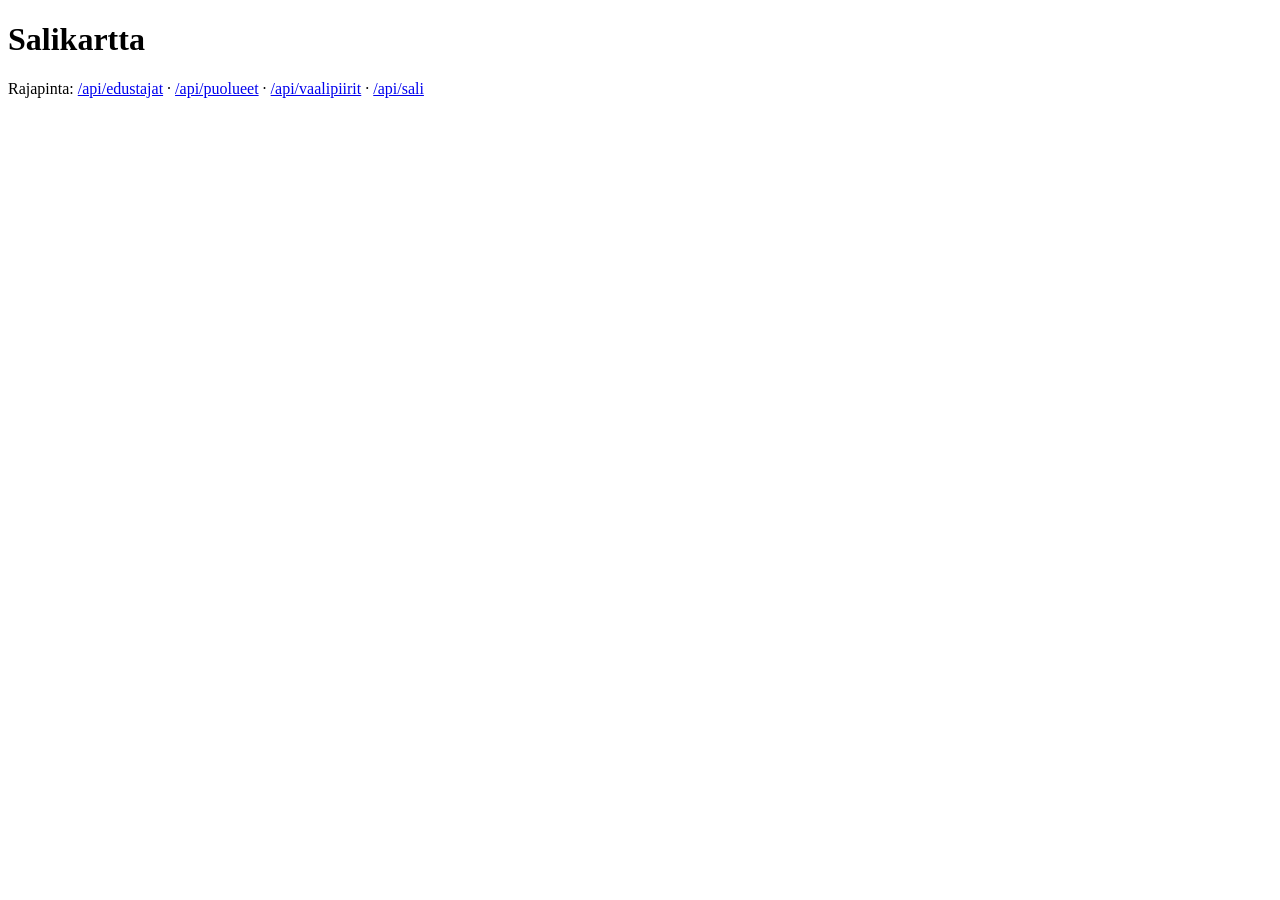
==== static/index.html @ 03d5a201 "Flask server and REST API for MP data (sprint 2, steps 1-3) - app.py: loads mps.json, serves static/" ====
<!doctype html>
<html lang="fi">
<head>
<meta charset="utf-8">
<meta name="viewport" content="width=device-width, initial-scale=1">
<title>Salikartta</title>
</head>
<body>
  <!-- Vaihe 4 (sivun runko ja tyyli) tulee tähän. -->
  <h1>Salikartta</h1>
  <p>Rajapinta: <a href="/api/edustajat">/api/edustajat</a> ·
     <a href="/api/puolueet">/api/puolueet</a> ·
     <a href="/api/vaalipiirit">/api/vaalipiirit</a> ·
     <a href="/api/sali">/api/sali</a></p>
</body>
</html>
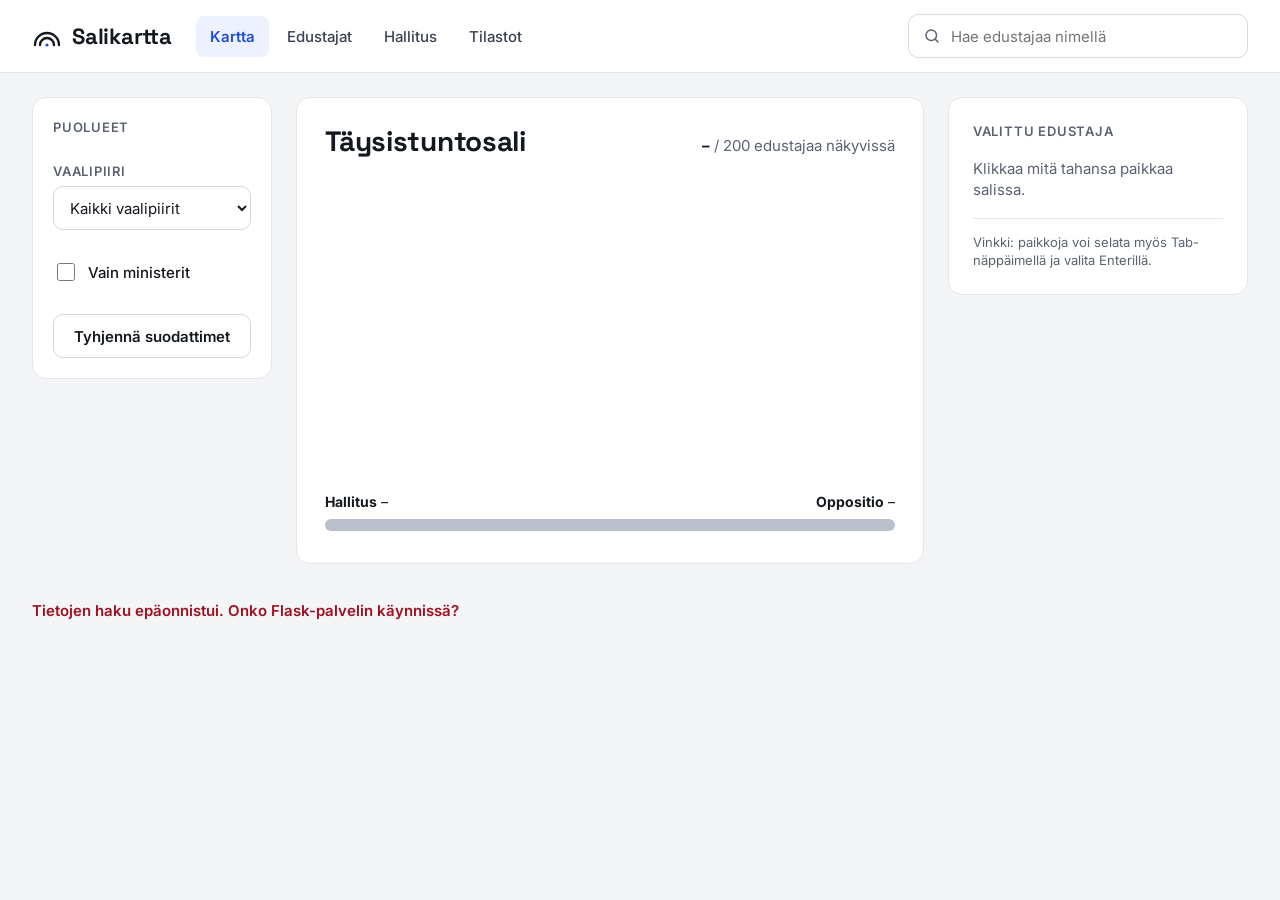
==== commit fc68d696: "Sali page: layout, seat map and seat buttons (sprint 2, steps 4-6) - index.html + css/style.css: hea" ====
--- a/static/index.html
+++ b/static/index.html
@@ -4,13 +4,108 @@
 <meta charset="utf-8">
 <meta name="viewport" content="width=device-width, initial-scale=1">
 <title>Salikartta</title>
+<link rel="preconnect" href="https://fonts.googleapis.com">
+<link rel="preconnect" href="https://fonts.gstatic.com" crossorigin>
+<link rel="stylesheet" href="https://fonts.googleapis.com/css2?family=Inter:wght@400;500;600;700&family=Space+Grotesk:wght@500;700&display=swap">
+<link rel="stylesheet" href="css/style.css">
+<script type="module" src="js/salikartta.js"></script>
 </head>
 <body>
-  <!-- Vaihe 4 (sivun runko ja tyyli) tulee tähän. -->
-  <h1>Salikartta</h1>
-  <p>Rajapinta: <a href="/api/edustajat">/api/edustajat</a> ·
-     <a href="/api/puolueet">/api/puolueet</a> ·
-     <a href="/api/vaalipiirit">/api/vaalipiirit</a> ·
-     <a href="/api/sali">/api/sali</a></p>
+  <header class="ylapalkki">
+    <a class="logo" href="/">
+      <svg aria-hidden="true" width="30" height="30" viewBox="0 0 30 30" fill="none" stroke="currentColor" stroke-width="2.4" stroke-linecap="round"><path d="M3 24a12 12 0 0 1 24 0"/><path d="M8 24a7 7 0 0 1 14 0"/><circle cx="15" cy="24" r="1.6" fill="var(--accent)" stroke="none"/></svg>
+      <span>Salikartta</span>
+    </a>
+    <nav aria-label="Päävalikko" class="paavalikko">
+      <a href="/" aria-current="page">Kartta</a>
+      <a href="#">Edustajat</a>
+      <a href="#">Hallitus</a>
+      <a href="#">Tilastot</a>
+    </nav>
+    <div class="haku">
+      <svg aria-hidden="true" width="18" height="18" viewBox="0 0 24 24" fill="none" stroke="currentColor" stroke-width="2" stroke-linecap="round"><circle cx="11" cy="11" r="7"/><path d="m20 20-3.5-3.5"/></svg>
+      <label for="haku" class="sr">Hae edustajaa</label>
+      <input id="haku" type="search" placeholder="Hae edustajaa nimellä" autocomplete="off">
+    </div>
+  </header>
+
+  <main class="asettelu">
+    <!-- Suodattimet: rakenne valmis, toiminnallisuus vaiheessa 7 (yhdessä Kassun sort-työkalun kanssa) -->
+    <aside class="kortti suodattimet" aria-label="Suodattimet">
+      <div class="ryhma">
+        <h2 class="otsake">Puolueet</h2>
+        <div id="puoluelista" class="puoluelista"></div>
+      </div>
+      <div class="ryhma">
+        <label for="vaalipiiri" class="otsake">Vaalipiiri</label>
+        <select id="vaalipiiri">
+          <option value="">Kaikki vaalipiirit</option>
+        </select>
+      </div>
+      <label class="valinta">
+        <input id="vainMinisterit" type="checkbox">
+        <span>Vain ministerit</span>
+      </label>
+      <button id="tyhjenna" type="button" class="nappi toissijainen">Tyhjennä suodattimet</button>
+    </aside>
+
+    <section class="kortti sali" aria-labelledby="sali-otsikko">
+      <div class="sali-yla">
+        <h1 id="sali-otsikko">Täysistuntosali</h1>
+        <p class="hiljainen"><strong id="nakyvissa">–</strong> / <span id="yhteensa">200</span> edustajaa näkyvissä</p>
+      </div>
+
+      <div id="salikartta" class="salikartta" role="group" aria-label="Istumapaikat">
+        <!-- salikartta.js piirtää paikkanapit tähän -->
+      </div>
+
+      <div class="voimasuhteet">
+        <div class="voimasuhteet-luvut">
+          <span><strong>Hallitus</strong> <span id="hallitusLkm">–</span></span>
+          <span><strong>Oppositio</strong> <span id="oppositioLkm">–</span></span>
+        </div>
+        <div class="palkki" aria-hidden="true"><div id="hallitusPalkki" class="palkki-hallitus"></div></div>
+        <p id="hallitusTeksti" class="pieni hiljainen"></p>
+      </div>
+    </section>
+
+    <aside class="kortti paneeli" aria-labelledby="valittu-otsake" aria-live="polite">
+      <p id="valittu-otsake" class="otsake">Valittu edustaja</p>
+      <div id="paneeliTyhja" class="hiljainen">Klikkaa mitä tahansa paikkaa salissa.</div>
+      <div id="paneeliSisalto" hidden>
+        <div class="henkilo">
+          <div id="pKuva" class="nimikirjaimet" aria-hidden="true"></div>
+          <div class="henkilo-teksti">
+            <h2 id="pNimi"></h2>
+            <span id="pPuolue" class="toissijainen-teksti"></span>
+          </div>
+        </div>
+        <span id="pMinisteri" class="merkki" hidden>
+          <svg aria-hidden="true" width="14" height="14" viewBox="0 0 24 24" fill="none" stroke="currentColor" stroke-width="2.2" stroke-linecap="round" stroke-linejoin="round"><path d="M12 3l2.6 5.6 6 .7-4.5 4.1 1.2 6L12 16.4 6.7 19.4l1.2-6L3.4 9.3l6-.7z"/></svg>
+          <span id="pMinisteriTeksti">Ministeri</span>
+        </span>
+        <dl class="tiedot">
+          <div><dt>Vaalipiiri</dt><dd id="pVaalipiiri"></dd></div>
+          <div><dt>Paikka</dt><dd id="pPaikka"></dd></div>
+          <div><dt>Syntymävuosi</dt><dd id="pVuosi"></dd></div>
+          <div><dt>Ikä</dt><dd id="pIka"></dd></div>
+        </dl>
+        <div class="toiminnot">
+          <a id="pProfiili" href="#" class="nappi ensisijainen">Avaa profiili</a>
+          <div class="toiminnot-rivi">
+            <!-- Vertailu = ID 10, sprintti 3 -->
+            <button type="button" class="nappi toissijainen" disabled title="Tulossa sprintissä 3">Vertaa</button>
+            <a id="pTwitter" class="nappi toissijainen" href="#" target="_blank" rel="noopener" hidden>
+              <svg aria-hidden="true" width="14" height="14" viewBox="0 0 24 24" fill="none" stroke="currentColor" stroke-width="2.4" stroke-linecap="round"><path d="M4 4l16 16M20 4L4 20"/></svg>
+              X-tili
+            </a>
+          </div>
+        </div>
+      </div>
+      <p class="pieni hiljainen vinkki">Vinkki: paikkoja voi selata myös Tab-näppäimellä ja valita Enterillä.</p>
+    </aside>
+  </main>
+
+  <p id="virhe" class="virhe" role="alert" hidden></p>
 </body>
 </html>
--- a/static/css/style.css
+++ b/static/css/style.css
@@ -0,0 +1,277 @@
+/* Salikartta – tyyli (värit ja fontit mallista) */
+:root {
+  --bg: #F4F5F7;
+  --surface: #FFFFFF;
+  --border: #E3E6EB;
+  --input-border: #D5D9E0;
+  --ink: #14181F;
+  --ink-2: #3B4250;
+  --muted: #5B6372;
+  --accent: #1D4ED8;
+  --accent-hover: #1E3A8A;
+  --accent-soft: #EEF2FF;
+  --opposition: #B9C0CC;
+  --radius-card: 14px;
+  --radius-ctrl: 10px;
+}
+
+* { box-sizing: border-box; }
+
+body {
+  margin: 0;
+  min-height: 100vh;
+  background: var(--bg);
+  color: var(--ink);
+  font-family: Inter, system-ui, sans-serif;
+  font-size: 15px;
+  line-height: 1.4;
+}
+
+a { color: var(--accent); }
+a:hover { color: var(--accent-hover); }
+
+h1, h2 { margin: 0; }
+h1, .logo span { font-family: 'Space Grotesk', sans-serif; font-weight: 700; letter-spacing: -0.01em; }
+
+.sr { position: absolute; width: 1px; height: 1px; overflow: hidden; clip: rect(0 0 0 0); white-space: nowrap; }
+.hiljainen { color: var(--muted); }
+.pieni { font-size: 13px; }
+.toissijainen-teksti { color: var(--ink-2); font-size: 14px; }
+
+.otsake {
+  margin: 0;
+  font-size: 13px;
+  font-weight: 600;
+  color: var(--muted);
+  text-transform: uppercase;
+  letter-spacing: 0.06em;
+}
+
+/* ---------- Yläpalkki ---------- */
+.ylapalkki {
+  display: flex;
+  flex-wrap: wrap;
+  align-items: center;
+  gap: 12px 24px;
+  padding: 14px 32px;
+  background: var(--surface);
+  border-bottom: 1px solid var(--border);
+}
+.logo { display: flex; align-items: center; gap: 10px; color: var(--ink); text-decoration: none; }
+.logo:hover { color: var(--ink); }
+.logo span { font-size: 22px; }
+
+.paavalikko { display: flex; flex-wrap: wrap; gap: 4px; }
+.paavalikko a {
+  padding: 10px 14px;
+  border-radius: 8px;
+  color: var(--ink-2);
+  font-weight: 500;
+  text-decoration: none;
+}
+.paavalikko a:hover { background: var(--bg); color: var(--ink); }
+.paavalikko a[aria-current="page"] { background: var(--accent-soft); color: var(--accent); font-weight: 600; }
+
+.haku {
+  margin-left: auto;
+  display: flex;
+  align-items: center;
+  gap: 8px;
+  flex: 0 1 340px;
+  min-width: 220px;
+  height: 44px;
+  padding: 0 14px;
+  border: 1px solid var(--input-border);
+  border-radius: var(--radius-ctrl);
+  background: var(--surface);
+  color: var(--muted);
+}
+.haku:focus-within { outline: 2px solid var(--accent); outline-offset: 1px; }
+.haku input { flex: 1; min-width: 0; border: 0; outline: none; font: inherit; color: var(--ink); background: transparent; }
+
+/* ---------- Asettelu ---------- */
+.asettelu {
+  display: flex;
+  flex-wrap: wrap;
+  align-items: flex-start;
+  gap: 24px;
+  max-width: 1440px;
+  margin: 0 auto;
+  padding: 24px 32px;
+}
+.kortti {
+  background: var(--surface);
+  border: 1px solid var(--border);
+  border-radius: var(--radius-card);
+  max-width: 100%;
+}
+
+/* ---------- Suodattimet ---------- */
+.suodattimet { flex: 1 1 240px; padding: 20px; display: flex; flex-direction: column; gap: 20px; }
+.ryhma { display: flex; flex-direction: column; gap: 6px; }
+.puoluelista { display: flex; flex-direction: column; gap: 2px; }
+.puolue {
+  display: flex;
+  align-items: center;
+  gap: 10px;
+  min-height: 40px;
+  padding: 6px 10px;
+  border: 0;
+  border-radius: 8px;
+  background: transparent;
+  font: inherit;
+  color: var(--ink);
+  text-align: left;
+  cursor: pointer;
+}
+.puolue:hover { background: var(--bg); }
+.puolue[aria-pressed="true"] { background: var(--accent-soft); }
+.puolue .pallo { width: 12px; height: 12px; border-radius: 50%; flex: none; }
+.puolue .lyhenne { font-weight: 600; width: 44px; }
+.puolue .nimi { flex: 1; color: var(--muted); font-size: 13px; white-space: nowrap; overflow: hidden; text-overflow: ellipsis; }
+.puolue .lkm { font-variant-numeric: tabular-nums; font-weight: 600; }
+
+select {
+  height: 44px;
+  padding: 0 12px;
+  border: 1px solid var(--input-border);
+  border-radius: var(--radius-ctrl);
+  font: inherit;
+  color: var(--ink);
+  background: var(--surface);
+}
+.valinta { display: flex; align-items: center; gap: 10px; min-height: 44px; cursor: pointer; font-weight: 500; }
+.valinta input { width: 18px; height: 18px; accent-color: var(--accent); }
+
+/* ---------- Napit ---------- */
+.nappi {
+  display: flex;
+  align-items: center;
+  justify-content: center;
+  gap: 8px;
+  height: 44px;
+  padding: 0 16px;
+  border-radius: var(--radius-ctrl);
+  font: inherit;
+  font-weight: 600;
+  text-decoration: none;
+  cursor: pointer;
+}
+.nappi.ensisijainen { border: 0; background: var(--accent); color: #FFFFFF; }
+.nappi.ensisijainen:hover { background: var(--accent-hover); color: #FFFFFF; }
+.nappi.toissijainen { border: 1px solid var(--input-border); background: var(--surface); color: var(--ink); }
+.nappi.toissijainen:hover { background: var(--bg); color: var(--ink); }
+.nappi:disabled { opacity: 0.5; cursor: not-allowed; }
+.nappi[hidden] { display: none; }
+:is(.nappi, .puolue, select):focus-visible { outline: 2px solid var(--accent); outline-offset: 2px; }
+
+/* ---------- Sali ---------- */
+.sali { flex: 999 1 560px; min-width: 0; padding: 24px 28px; display: flex; flex-direction: column; gap: 20px; }
+.sali-yla { display: flex; flex-wrap: wrap; align-items: baseline; justify-content: space-between; gap: 8px; }
+.sali-yla h1 { font-size: 28px; }
+.sali-yla p { margin: 0; }
+.sali-yla strong { color: var(--ink); }
+
+.salikartta { position: relative; width: 100%; aspect-ratio: 2 / 1.02; }
+
+.paikka {
+  position: absolute;
+  width: 2.3%;
+  aspect-ratio: 1;
+  padding: 0;
+  border: 0;
+  border-radius: 50%;
+  transform: translate(-50%, -50%);
+  cursor: pointer;
+  transition: opacity 0.15s, transform 0.15s;
+}
+.paikka:hover { transform: translate(-50%, -50%) scale(1.25); z-index: 1; }
+.paikka:focus-visible { outline: 2px solid var(--ink); outline-offset: 2px; z-index: 2; }
+.paikka.himmea { opacity: 0.15; }
+.paikka[aria-pressed="true"] { box-shadow: 0 0 0 3px #FFFFFF, 0 0 0 5px var(--ink); z-index: 2; }
+
+.puhemies {
+  position: absolute;
+  left: 50%;
+  bottom: 0;
+  transform: translateX(-50%);
+  display: flex;
+  flex-direction: column;
+  align-items: center;
+  gap: 6px;
+  padding: 4px 8px;
+  border: 0;
+  border-radius: 6px;
+  background: transparent;
+  font: inherit;
+  cursor: pointer;
+}
+.puhemies .koroke { display: block; width: 96px; height: 14px; border-radius: 4px; background: var(--ink); }
+.puhemies .teksti { font-size: 12px; color: var(--muted); font-weight: 500; }
+.puhemies:hover .koroke { background: var(--ink-2); }
+.puhemies:focus-visible { outline: 2px solid var(--ink); outline-offset: 2px; }
+.puhemies[aria-pressed="true"] .koroke { box-shadow: 0 0 0 3px #FFFFFF, 0 0 0 5px var(--ink); }
+
+.voimasuhteet { display: flex; flex-direction: column; gap: 8px; }
+.voimasuhteet-luvut { display: flex; justify-content: space-between; font-size: 14px; }
+.palkki { display: flex; height: 12px; border-radius: 6px; overflow: hidden; background: var(--opposition); }
+.palkki-hallitus { width: 0; background: var(--ink); transition: width 0.3s; }
+.voimasuhteet p { margin: 0; }
+
+/* ---------- Valittu edustaja ---------- */
+.paneeli { flex: 1 1 300px; padding: 24px; display: flex; flex-direction: column; gap: 18px; }
+#paneeliSisalto { display: flex; flex-direction: column; gap: 18px; }
+#paneeliSisalto[hidden] { display: none; }
+.henkilo { display: flex; align-items: center; gap: 14px; }
+.henkilo-teksti { display: flex; flex-direction: column; gap: 4px; min-width: 0; }
+.henkilo-teksti h2 { font-size: 20px; font-weight: 700; }
+.nimikirjaimet {
+  width: 64px;
+  height: 64px;
+  flex: none;
+  display: flex;
+  align-items: center;
+  justify-content: center;
+  border-radius: 50%;
+  font-family: 'Space Grotesk', sans-serif;
+  font-weight: 700;
+  font-size: 22px;
+}
+.merkki {
+  align-self: flex-start;
+  display: inline-flex;
+  align-items: center;
+  gap: 6px;
+  padding: 5px 10px;
+  border-radius: 999px;
+  background: var(--ink);
+  color: #FFFFFF;
+  font-size: 13px;
+  font-weight: 600;
+}
+.merkki[hidden] { display: none; }
+.tiedot { margin: 0; display: grid; grid-template-columns: repeat(2, minmax(0, 1fr)); gap: 14px 16px; }
+.tiedot dt { font-size: 12px; color: var(--muted); }
+.tiedot dd { margin: 2px 0 0; font-weight: 600; }
+.toiminnot { display: flex; flex-direction: column; gap: 10px; }
+.toiminnot-rivi { display: flex; gap: 10px; }
+.toiminnot-rivi .nappi { flex: 1; }
+.vinkki { margin: 0; border-top: 1px solid var(--border); padding-top: 14px; }
+
+.virhe {
+  max-width: 1440px;
+  margin: 0 auto 24px;
+  padding: 12px 32px;
+  color: #9F1020;
+  font-weight: 600;
+}
+
+/* ---------- Kapea näyttö (tarkempi mobiiliversio vaiheessa 9) ---------- */
+@media (max-width: 720px) {
+  .ylapalkki { padding: 12px 16px; }
+  .haku { margin-left: 0; flex: 1 1 100%; }
+  .asettelu { padding: 16px; gap: 16px; }
+  .sali { padding: 16px 12px; }
+  .paikka { width: 2.6%; }
+  .puhemies .koroke { width: 56px; height: 8px; }
+}
